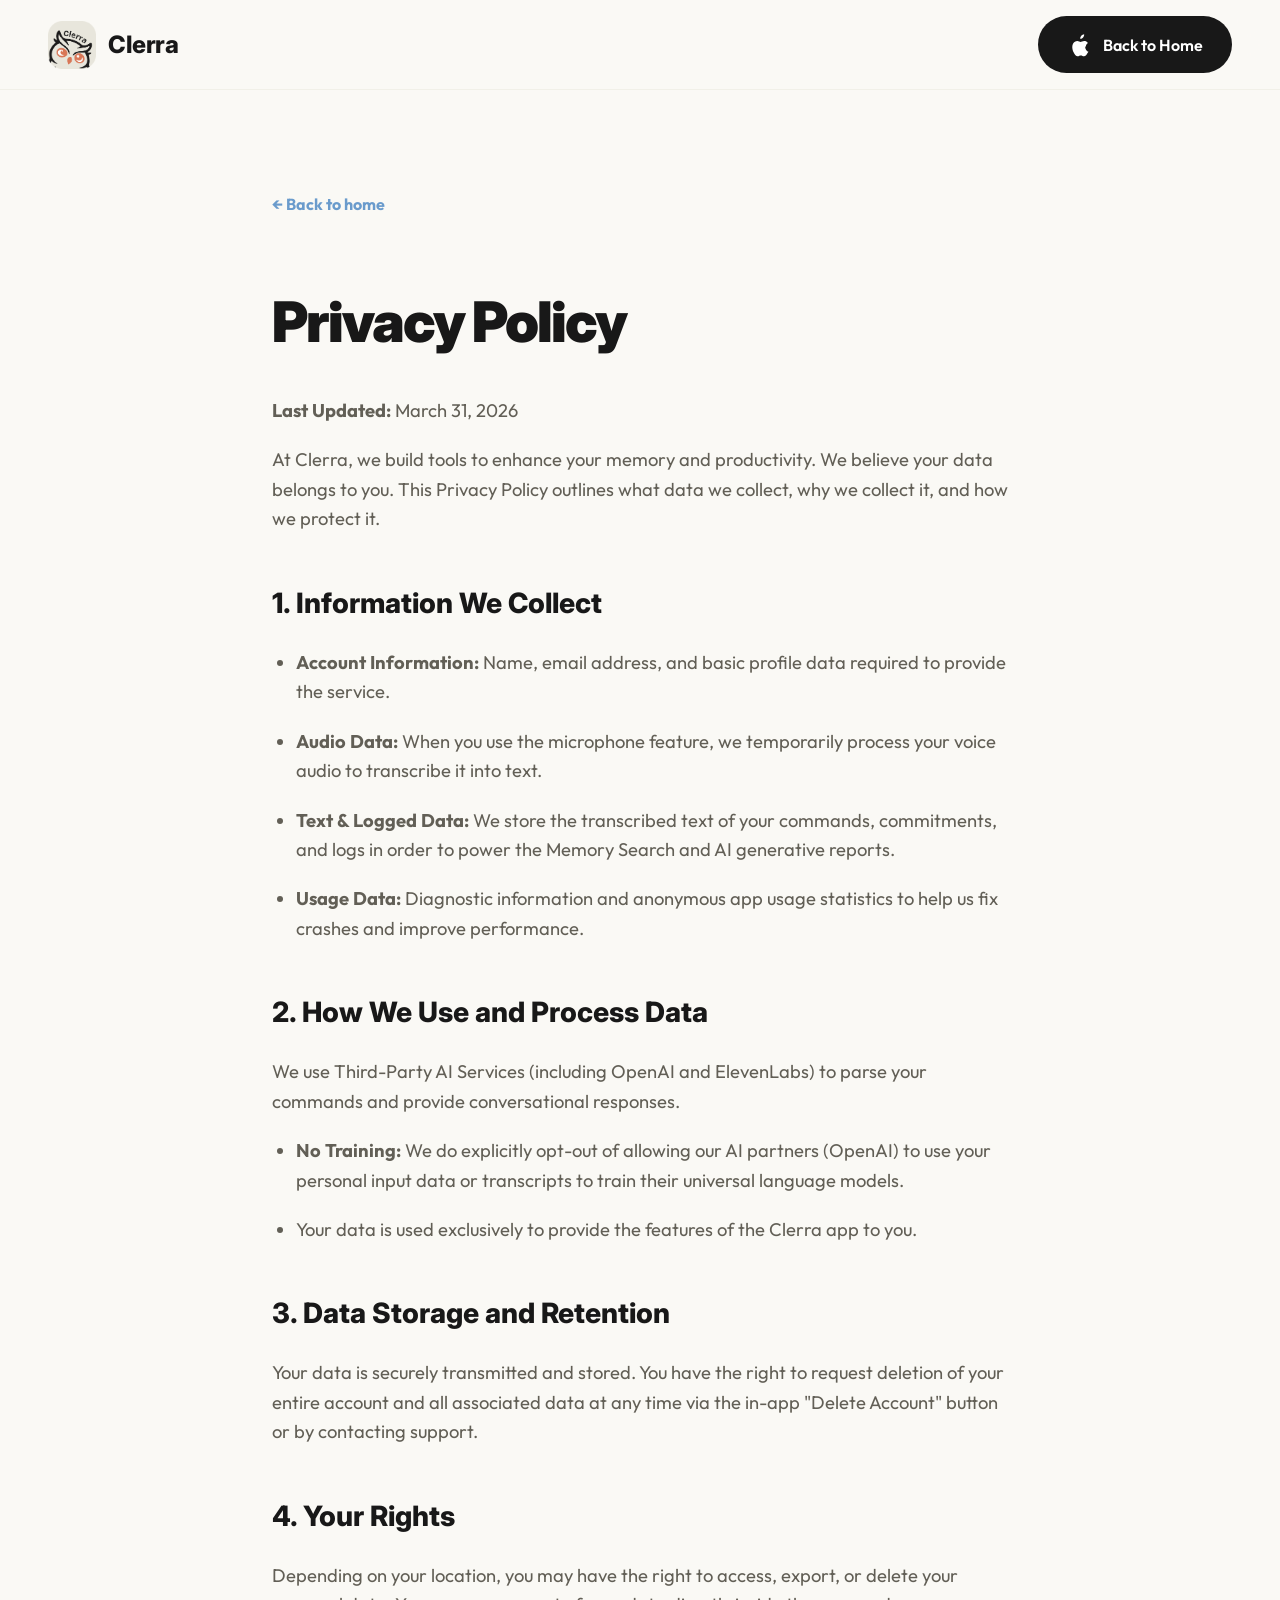
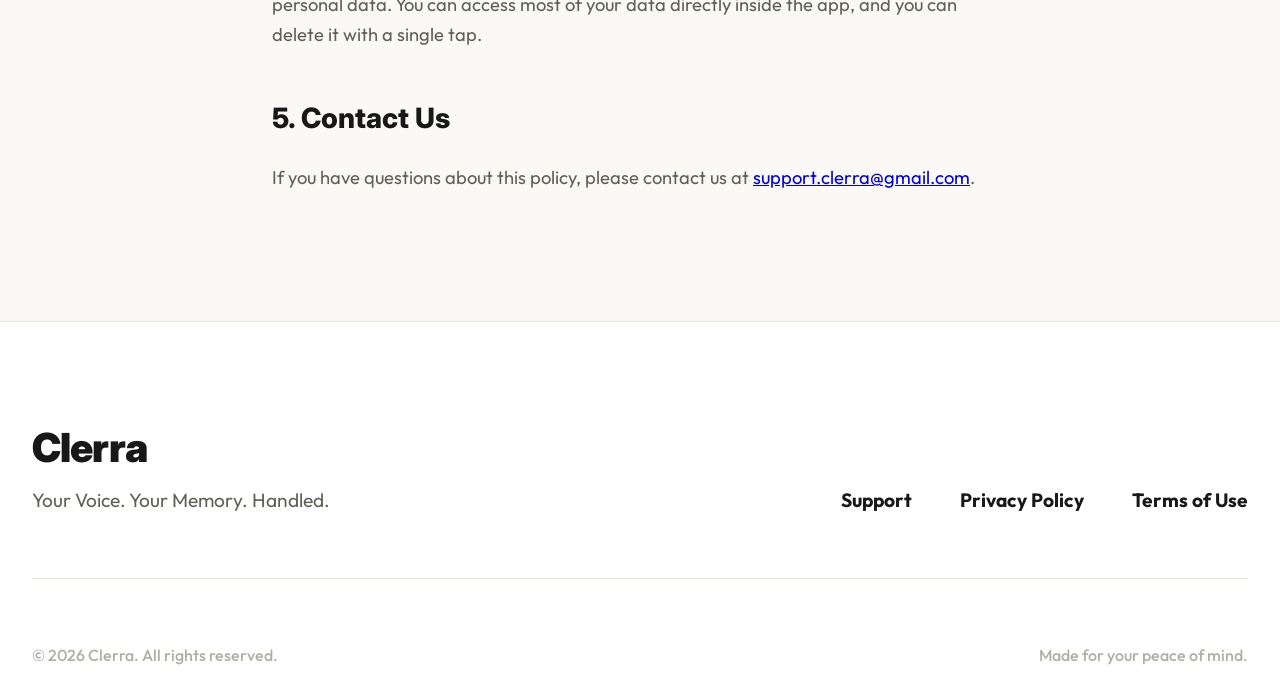
==== privacy.html @ 066b666c "Initialize Clerra Landing Page" ====
<!DOCTYPE html>
<html lang="en">
<head>
  <meta charset="UTF-8">
  <meta name="viewport" content="width=device-width, initial-scale=1.0">
  <title>Privacy Policy | Clerra</title>
  <link rel="stylesheet" href="style.css">
  <style>
    .legal-content {
      max-width: 800px;
      margin: 12rem auto 8rem;
      padding: 0 2rem;
    }
    .legal-content h1 {
      font-size: 3.5rem;
      font-weight: 900;
      margin-bottom: 2rem;
      letter-spacing: -2px;
    }
    .legal-content h2 {
      font-size: 1.75rem;
      font-weight: 800;
      margin: 3rem 0 1.5rem;
    }
    .legal-content p, .legal-content li {
      font-size: 1.15rem;
      color: var(--text-secondary);
      line-height: 1.6;
      margin-bottom: 1.25rem;
    }
    .legal-content ul {
      padding-left: 1.5rem;
      margin-bottom: 2rem;
    }
    .back-nav {
      margin-bottom: 4rem;
    }
    .back-nav a {
      color: var(--accent-blue);
      text-decoration: none;
      font-weight: 700;
      display: flex;
      align-items: center;
      gap: 0.5rem;
    }
  </style>
</head>
<body>

  <!-- Navigation -->
  <nav>
    <a href="index.html" class="logo-container">
      <img src="appshots/mascots/Logo.png" alt="Clerra Logo">
      Clerra
    </a>
    <a href="index.html" class="btn-primary">
      <svg class="btn-icon" viewBox="0 0 18 18" fill="currentColor">
        <path d="M12.12 10.04c.015-1.57 1.28-2.32 1.34-2.36-.73-1.07-1.87-1.22-2.27-1.24-1-.1-1.95.59-2.46.59-.51 0-1.29-.58-2.12-.56-1.09.02-2.1.64-2.66 1.62-1.14 1.98-.29 4.91.81 6.51.54.78 1.18 1.65 2.02 1.62.81-.03 1.11-.53 2.09-.53.97 0 1.24.53 2.1.51.87-.01 1.44-.79 1.97-1.57.62-.9 0 0 .87-1.24-1.1-.47-2.16-1.74-2.14-3.34zm-1.77-5.91c.45-.55.75-1.3.67-2.06-.64.03-1.4.43-1.86.97-.41.48-.77 1.24-.67 1.98.71.05 1.41-.34 1.86-.89z"/>
      </svg>
      Back to Home
    </a>
  </nav>

  <main class="legal-content">
    <div class="back-nav">
      <a href="index.html">← Back to home</a>
    </div>

    <h1>Privacy Policy</h1>
    <p><strong>Last Updated:</strong> March 31, 2026</p>

    <p>At Clerra, we build tools to enhance your memory and productivity. We believe your data belongs to you. This Privacy Policy outlines what data we collect, why we collect it, and how we protect it.</p>

    <h2>1. Information We Collect</h2>
    <ul>
      <li><strong>Account Information:</strong> Name, email address, and basic profile data required to provide the service.</li>
      <li><strong>Audio Data:</strong> When you use the microphone feature, we temporarily process your voice audio to transcribe it into text.</li>
      <li><strong>Text & Logged Data:</strong> We store the transcribed text of your commands, commitments, and logs in order to power the Memory Search and AI generative reports.</li>
      <li><strong>Usage Data:</strong> Diagnostic information and anonymous app usage statistics to help us fix crashes and improve performance.</li>
    </ul>

    <h2>2. How We Use and Process Data</h2>
    <p>We use Third-Party AI Services (including OpenAI and ElevenLabs) to parse your commands and provide conversational responses.</p>
    <ul>
      <li><strong>No Training:</strong> We do explicitly opt-out of allowing our AI partners (OpenAI) to use your personal input data or transcripts to train their universal language models.</li>
      <li>Your data is used exclusively to provide the features of the Clerra app to you.</li>
    </ul>

    <h2>3. Data Storage and Retention</h2>
    <p>Your data is securely transmitted and stored. You have the right to request deletion of your entire account and all associated data at any time via the in-app "Delete Account" button or by contacting support.</p>

    <h2>4. Your Rights</h2>
    <p>Depending on your location, you may have the right to access, export, or delete your personal data. You can access most of your data directly inside the app, and you can delete it with a single tap.</p>

    <h2>5. Contact Us</h2>
    <p>If you have questions about this policy, please contact us at <a href="mailto:support.clerra@gmail.com">support.clerra@gmail.com</a>.</p>
  </main>

  <footer>
    <div class="footer-content">
      <div class="footer-top">
        <div class="footer-brand">
          <h3>Clerra</h3>
          <p>Your Voice. Your Memory. Handled.</p>
        </div>
        <div class="footer-links">
          <a href="support.html">Support</a>
          <a href="privacy.html">Privacy Policy</a>
          <a href="terms.html">Terms of Use</a>
        </div>
      </div>
      <div class="footer-bottom">
        <span>&copy; 2026 Clerra. All rights reserved.</span>
        <span>Made for your peace of mind.</span>
      </div>
    </div>
  </footer>

</body>
</html>
---- style.css ----
@import url('https://fonts.googleapis.com/css2?family=Outfit:wght@300;400;500;600;700;800;900&family=Inter:wght@400;500;600;700;800;900&display=swap');

:root {
  --bg-primary: #faf9f5;
  --surface-card: #ffffff;
  --surface-alt: #F0EFEA;
  --text-primary: #181818;
  --text-secondary: #625F56;
  --text-muted: #B0AEA5;
  --accent-orange: #d97757;
  --accent-blue: #6a9bcc;
  --accent-green: #788c5d;
  --border-color: #E8E6DC;
  
  --shadow-sm: 0 4px 12px rgba(0,0,0,0.03);
  --shadow-md: 0 8px 24px rgba(0,0,0,0.06);
  --shadow-lg: 0 20px 48px rgba(0,0,0,0.12);
}

* {
  margin: 0;
  padding: 0;
  box-sizing: border-box;
}

body {
  font-family: 'Outfit', sans-serif;
  background-color: var(--bg-primary);
  color: var(--text-primary);
  line-height: 1.5;
  overflow-x: hidden;
  -webkit-font-smoothing: antialiased;
}

h1, h2, h3, h4, h5, h6, .logo-container, .marquee-content, .bento-tag, .pill-bubble {
  font-family: 'Inter', sans-serif;
  font-weight: 900;
}

/* Nav */
nav {
  position: fixed;
  top: 0;
  left: 0;
  width: 100%;
  display: flex;
  justify-content: space-between;
  align-items: center;
  padding: 1rem 3rem;
  background-color: rgba(250, 249, 245, 0.8);
  backdrop-filter: blur(20px);
  -webkit-backdrop-filter: blur(20px);
  z-index: 1000;
  border-bottom: 1px solid rgba(232, 230, 220, 0.5);
}

.logo-container {
  display: flex;
  align-items: center;
  gap: 0.75rem;
  font-weight: 800;
  font-size: 1.5rem;
  letter-spacing: -0.5px;
  text-decoration: none;
  font-family: 'Inter', sans-serif; /* Heading font */
  color: var(--text-primary);
}

.logo-container img {
  height: 48px;
  width: auto;
}

.btn-primary {
  background-color: var(--text-primary);
  color: #fff;
  padding: 0.85rem 1.75rem;
  border-radius: 999px;
  text-decoration: none;
  font-weight: 600;
  font-size: 1rem;
  transition: all 0.2s ease;
  border: 1px solid transparent;
  display: inline-flex;
  align-items: center;
  gap: 0.5rem;
}

.btn-primary:hover {
  background-color: transparent;
  color: var(--text-primary);
  border: 1px solid var(--text-primary);
}

.btn-accent {
  background-color: var(--accent-orange);
  color: #fff;
  padding: 1.25rem 2.5rem;
  border-radius: 999px;
  text-decoration: none;
  font-weight: 700;
  font-size: 1.25rem;
  transition: all 0.2s ease;
  display: inline-flex;
  align-items: center;
  gap: 0.5rem;
  box-shadow: 0 4px 14px rgba(217, 119, 87, 0.3);
}

.btn-accent:hover {
  transform: translateY(-2px);
  box-shadow: 0 8px 24px rgba(217, 119, 87, 0.4);
}

.btn-icon {
  width: 2.5rem; /* Drastically increased for maximum impact */
  height: 2.5rem;
  flex-shrink: 0;
}

.btn-primary .btn-icon {
  width: 1.75rem; /* Scaled up for the nav button */
  height: 1.75rem;
}

/* Layout */
.container {
  max-width: 1200px;
  margin: 0 auto;
  padding: 0 2rem;
}

/* Hero Section */
.hero {
  padding: 12rem 0 10rem;
  text-align: center;
  display: flex;
  flex-direction: column;
  align-items: center;
  position: relative;
  overflow: hidden; /* Keep magnets from causing horizontal scroll */
}

.hero-headline {
  font-size: clamp(3.5rem, 8vw, 7.5rem);
  font-weight: 900;
  line-height: 1;
  letter-spacing: -0.05em;
  max-width: 1200px;
  display: flex;
  flex-direction: column;
  align-items: center;
  margin: -12rem auto 0; /* Pull UP over the smaller phone */
  color: var(--text-primary);
  position: relative;
  z-index: 10;
}

.hl-line {
  display: block;
}

.hl-flex {
  display: flex;
  align-items: center;
  justify-content: center;
  gap: 2rem; /* Increased gap for better breathing room */
}

/* Specific line adjustments to match reference hierarchy */
.hl-line:nth-child(1) {
  font-size: 1.1em; /* Make the top line the absolute focus */
}

.hl-line:nth-child(2), .hl-line:nth-child(3) {
  font-size: 0.9em;
}

.pill-bubble {
  background-color: #E27E5F; 
  color: #fff;
  padding: 1.2rem 4.5rem; /* Even larger pill */
  border-radius: 999px;
  display: inline-flex;
  align-items: center;
  line-height: 1;
}

.hero-recorder {
  width: 100px; /* Increased directly as requested */
  height: auto;
  filter: drop-shadow(0 10px 20px rgba(0,0,0,0.05));
}

.mascot-idle {
  width: 100px; /* Adjusted to maintain proportions with smaller recorder */
  height: auto;
  margin-left: 0.5rem;
  filter: drop-shadow(0 10px 20px rgba(0,0,0,0.05));
}


.hero-subtext {
  font-size: clamp(1.1rem, 2vw, 1.4rem); /* Slightly smaller for tighter balance */
  color: var(--text-secondary);
  max-width: 850px; /* Widened to ensure 2 lines */
  margin: 3.5rem auto 0;
  font-weight: 500;
  line-height: 1.6;
  position: relative;
  z-index: 10;
}

.hero-actions {
  display: flex;
  gap: 1.5rem;
  justify-content: center;
  align-items: center;
  margin-top: 4rem; /* Clear space for primary CTA */
  position: relative;
  z-index: 20;
}

.hero-visual {
  width: 100%;
  max-width: 1000px;
  display: flex;
  justify-content: center;
  z-index: 1;
  position: relative;
}

/* Glassmorphism Utility */
.glass-card {
  background: rgba(255, 255, 255, 0.7);
  backdrop-filter: blur(20px);
  -webkit-backdrop-filter: blur(20px);
  border: 1px solid rgba(255, 255, 255, 0.3);
  box-shadow: 0 8px 32px 0 rgba(31, 38, 135, 0.07);
}


.main-phone {
  width: 100%;
  height: auto;
  max-width: 480px; /* Reduced further from 550px */
  object-fit: contain;
  filter: drop-shadow(0 30px 60px rgba(0,0,0,0.12));
}

/* Playful Marquee */
.marquee-container {
  overflow: hidden;
  white-space: nowrap;
  background: var(--surface-card);
  padding: 2rem 0;
  border-top: 1px solid var(--border-color);
  border-bottom: 1px solid var(--border-color);
  display: flex;
  transform: rotate(-1deg) scale(1.02);
  margin: 4rem 0;
  box-shadow: var(--shadow-sm);
}

.marquee-content {
  display: inline-block;
  animation: marquee 30s linear infinite;
  font-size: 2rem;
  font-weight: 900;
  color: var(--text-primary);
}

.marquee-content span {
  margin: 0 2rem;
  color: var(--accent-orange);
}

@keyframes marquee {
  0% { transform: translateX(0); }
  100% { transform: translateX(-50%); }
}

/* Feature Sections (Abode style) */
.section-features {
  padding: 6rem 0;
  text-align: center;
}

.section-features h2 {
  font-size: clamp(2.5rem, 6vw, 5rem);
  font-weight: 900;
  letter-spacing: -2px;
  margin-bottom: 2rem;
  max-width: 900px;
  margin-left: auto;
  margin-right: auto;
  line-height: 1;
}

.bento-grid {
  display: grid;
  grid-template-columns: repeat(4, 1fr);
  gap: 1.5rem;
  padding: 2rem;
  max-width: 1400px;
  margin: 0 auto;
}

.bento-card {
  background: var(--surface-card);
  border-radius: 48px;
  padding: 3rem;
  border: 1px solid var(--border-color);
  display: flex;
  flex-direction: column;
  justify-content: flex-start;
  position: relative;
  overflow: hidden;
  text-align: left;
  min-height: 480px;
  box-shadow: var(--shadow-sm);
  transition: transform 0.3s ease, box-shadow 0.3s ease;
}

.bento-card:hover {
  transform: translateY(-5px);
  box-shadow: var(--shadow-md);
}

/* Span Sizes */
.col-span-1 { grid-column: span 1; }
.col-span-2 { grid-column: span 2; }
.col-span-3 { grid-column: span 3; }
.col-span-4 { grid-column: span 4; }
.row-span-1 { grid-row: span 1; }
.row-span-2 { grid-row: span 2; }

/* Wide cards become rows */
.col-span-3, .col-span-4 {
  flex-direction: row;
  align-items: center;
  gap: 3rem;
}

.bento-card h3 {
  font-size: 2.5rem;
  font-weight: 800;
  margin-bottom: 1rem;
  line-height: 1.1;
  letter-spacing: -0.04em;
}

.bento-card p {
  color: var(--text-secondary);
  font-size: 1.15rem;
  font-weight: 500;
  margin-bottom: 2rem;
  line-height: 1.5;
}

.bento-content {
  z-index: 2;
  flex: 1;
}

.bento-visual {
  flex: 1;
  position: relative;
  height: 100%;
  width: 100%;
  display: flex;
  justify-content: center;
  align-items: center;
}

.bento-visual img {
  max-width: 105%;
  max-height: 105%;
  object-fit: contain;
  transition: transform 0.4s cubic-bezier(0.1, 0.9, 0.2, 1);
}

.bento-card:hover .bento-visual img {
  transform: scale(1.02);
}

.bento-tag {
  background: var(--surface-alt);
  padding: 0.6rem 1.2rem;
  border-radius: 999px;
  font-size: 0.9rem;
  font-weight: 800;
  display: inline-flex;
  margin-bottom: 1.5rem;
  color: var(--text-secondary);
  text-transform: uppercase;
  letter-spacing: 1px;
}

/* Specific Card Tweaks */
.card-reminder .bento-content {
  margin-bottom: auto;
}

.card-reminder .bento-visual {
  align-items: center;
  margin-top: 1rem;
}

.card-reminder .bento-visual img {
  margin-bottom: 0px;
  object-position: center;
  width: 105%;
}

.card-timeline {
  min-height: 520px;
}

/* Contrast Section (The Old Way vs Clerra) */
.contrast-section {
  background-color: var(--text-primary);
  color: var(--bg-primary);
  padding: 8rem 2rem;
  border-radius: 64px;
  margin: 4rem 2rem;
  text-align: center;
}
.contrast-section h2 {
  font-size: clamp(2.5rem, 5vw, 4.5rem);
  font-weight: 900;
  letter-spacing: -2px;
  margin-bottom: 4rem;
  color: #fff;
}

.contrast-container {
  display: flex;
  max-width: 1100px;
  margin: 0 auto;
  gap: 2rem;
}

.contrast-side {
  flex: 1;
  padding: 4rem;
  border-radius: 40px;
  text-align: left;
}

.old-way {
  background-color: rgba(255,255,255,0.08);
}

.new-way {
  background-color: var(--accent-orange);
  color: #fff;
  transform: scale(1.05);
  box-shadow: var(--shadow-lg);
  border: 1px solid rgba(255,255,255,0.2);
}

.contrast-side h3 {
  font-size: 2.5rem;
  margin-bottom: 2.5rem;
  font-weight: 800;
  letter-spacing: -1px;
}

.contrast-list {
  list-style: none;
}

.contrast-list li {
  margin-bottom: 1.5rem;
  font-size: 1.35rem;
  display: flex;
  align-items: flex-start;
  gap: 1.25rem;
  font-weight: 500;
  line-height: 1.4;
}

.contrast-list li::before {
  content: '✕';
  display: inline-flex;
  justify-content: center;
  align-items: center;
  width: 32px;
  height: 32px;
  background: rgba(255,255,255,0.2);
  border-radius: 50%;
  font-size: 1rem;
  flex-shrink: 0;
}

.new-way .contrast-list li::before {
  content: '✓';
  background: rgba(255,255,255,0.3);
}

.mascot-row {
  display: flex;
  justify-content: center;
  gap: 2rem;
  margin: 6rem 0;
  flex-wrap: wrap;
}

.mascot-row img {
  height: 120px;
  width: auto;
  animation: float 4s ease-in-out infinite;
}
.mascot-row img:nth-child(even) { animation-delay: 1s; }
.mascot-row img:nth-child(3n) { animation-delay: 2s; }

/* Call to Action Final */
.cta-section {
  padding: 10rem 2rem;
  text-align: center;
}
.cta-section h2 {
  font-size: clamp(3rem, 7vw, 6rem);
  font-weight: 900;
  letter-spacing: -2px;
  margin-bottom: 2rem;
}

/* Footer & Legal */
footer {
  padding: 6rem 2rem 2rem;
  text-align: center;
  background: var(--surface-card);
  border-top: 1px solid var(--border-color);
}

.footer-content {
  max-width: 1400px;
  margin: 0 auto;
  display: flex;
  flex-direction: column;
  gap: 4rem;
}

.footer-top {
  display: flex;
  justify-content: space-between;
  align-items: flex-end;
  padding-bottom: 4rem;
  border-bottom: 1px solid var(--border-color);
}

.footer-brand h3 {
  font-size: 2.5rem;
  font-weight: 900;
  letter-spacing: -1px;
  margin-bottom: 0.5rem;
  text-align: left;
}

.footer-brand p {
  color: var(--text-secondary);
  font-size: 1.2rem;
  text-align: left;
}

.footer-links {
  display: flex;
  gap: 3rem;
  flex-wrap: wrap;
}

.footer-links a {
  color: var(--text-primary);
  text-decoration: none;
  font-weight: 700;
  font-size: 1.2rem;
  transition: color 0.2s;
}

.footer-links a:hover {
  color: var(--accent-orange);
}

.footer-bottom {
  display: flex;
  justify-content: space-between;
  color: var(--text-muted);
  font-size: 1rem;
  font-weight: 500;
}


/* Media Queries */
@media (max-width: 1024px) {
  .col-span-1, .col-span-2, .col-span-3, .col-span-4 {
    grid-column: span 4;
  }
  .col-span-3, .col-span-4 {
    flex-direction: column;
  }
  .contrast-container {
    flex-direction: column;
  }
  .new-way {
    transform: scale(1);
  }
  .hero-visual {
    height: auto;
    margin-bottom: 0;
  }
  .main-phone {
    max-width: 550px;
  }
  .hero-headline {
    margin-top: -8rem;
    font-size: 5rem;
  }
}

@media (max-width: 768px) {
  .hero {
    padding: 8rem 1.5rem 1.5rem; /* Drastic reduction */
  }
  .hero-headline { 
    font-size: 3.5rem; 
    margin-top: -3.5rem;
  }
  .hl-row {
    gap: 0.5rem;
  }
  .pill-bubble {
    padding: 0.1rem 1.5rem;
  }
  .hero-recorder, .mascot-idle {
    width: 80px;
  }
  .btn-accent .btn-icon {
    width: 1.5rem;
    height: 1.5rem;
  }
  .hero-subtext {
    font-size: 1.25rem;
    line-height: 1.5;
    max-width: 100%;
  }
  .marquee-container {
    margin: 2rem 0;
    padding: 1rem 0;
    transform: rotate(0) scale(1); /* Straightened for cleaner line */
  }
  .marquee-content {
    font-size: 1.15rem; /* Much smaller mobile marquee */
  }
  .floating-element { display: none; }
  nav { padding: 1.5rem; }
  .footer-top {
    flex-direction: column;
    align-items: flex-start;
    gap: 2rem;
  }
  .section-features {
    padding: 2.5rem 0; /* Tighten spacer between marquee and next section */
  }
  .bento-grid { padding: 1rem; gap: 1.5rem; }
  .contrast-section { 
    border-radius: 32px; 
    padding: 3rem 1.5rem;
    margin: 4rem 0; 
  }
  .contrast-side { padding: 2.5rem; border-radius: 24px; }
  .footer-brand h3, .footer-brand p { text-align: center; width: 100%; }
  .footer-links { justify-content: center; width: 100%; }
}

@media (max-width: 480px) {
  .hero-headline {
    font-size: 2.5rem;
    margin-top: -1.5rem;
  }
  .hero-recorder, .mascot-idle {
    width: 60px; /* Scaled down for phones */
  }
  .pill-bubble {
    font-size: 0.8em;
    padding: 0.1rem 1rem;
  }
  .hero-actions {
    flex-direction: column;
    width: 100%;
  }
  .btn-accent, .btn-primary {
    width: 100%;
    justify-content: center;
    font-size: 1.1rem;
    padding: 1rem 1.5rem;
  }
  nav .btn-primary, nav .btn-accent {
    width: auto; /* Prevent 100% width in nav */
    padding: 0.6rem 1.25rem;
    font-size: 0.9rem;
  }
  .btn-accent .btn-icon {
    width: 1.1rem; /* Scaled down for mobile buttons */
    height: 1.1rem;
  }
  nav .btn-icon {
    width: 1rem; /* Even smaller for nav button icon */
    height: 1rem;
  }
  nav {
    padding: 0.75rem 1rem;
  }
  .hero-subtext {
    font-size: 1.1rem;
  }
  .marquee-container {
    margin: 1.25rem 0;
    padding: 0.6rem 0;
  }
  .marquee-content {
    font-size: 1.1rem; /* Optimized for narrow screens */
  }
  .section-features h2 {
    font-size: 2rem;
    margin-bottom: 1.5rem;
  }
  .bento-visual img {
    max-height: 280px;
    object-fit: contain;
  }
  .mascot-row {
    flex-wrap: nowrap; /* Force straight line as requested */
    gap: 0.75rem;
    margin: 1.5rem 0; /* Optimized tight spacing */
    padding: 0 1rem;
  }
  .mascot-row img {
    height: 50px; /* Small on mobile */
  }
  .cta-section {
    padding: 4rem 1.5rem;
  }
  .footer-bottom {
    flex-direction: column;
    gap: 1rem;
    text-align: center;
  }
  .logo-container {
    font-size: 1.2rem; /* Reduced to fit beside button */
  }
  .logo-container img {
    height: 30px; /* Scaled down logo image */
  }
  footer {
    padding: 3rem 1.5rem 1.5rem;
  }
}
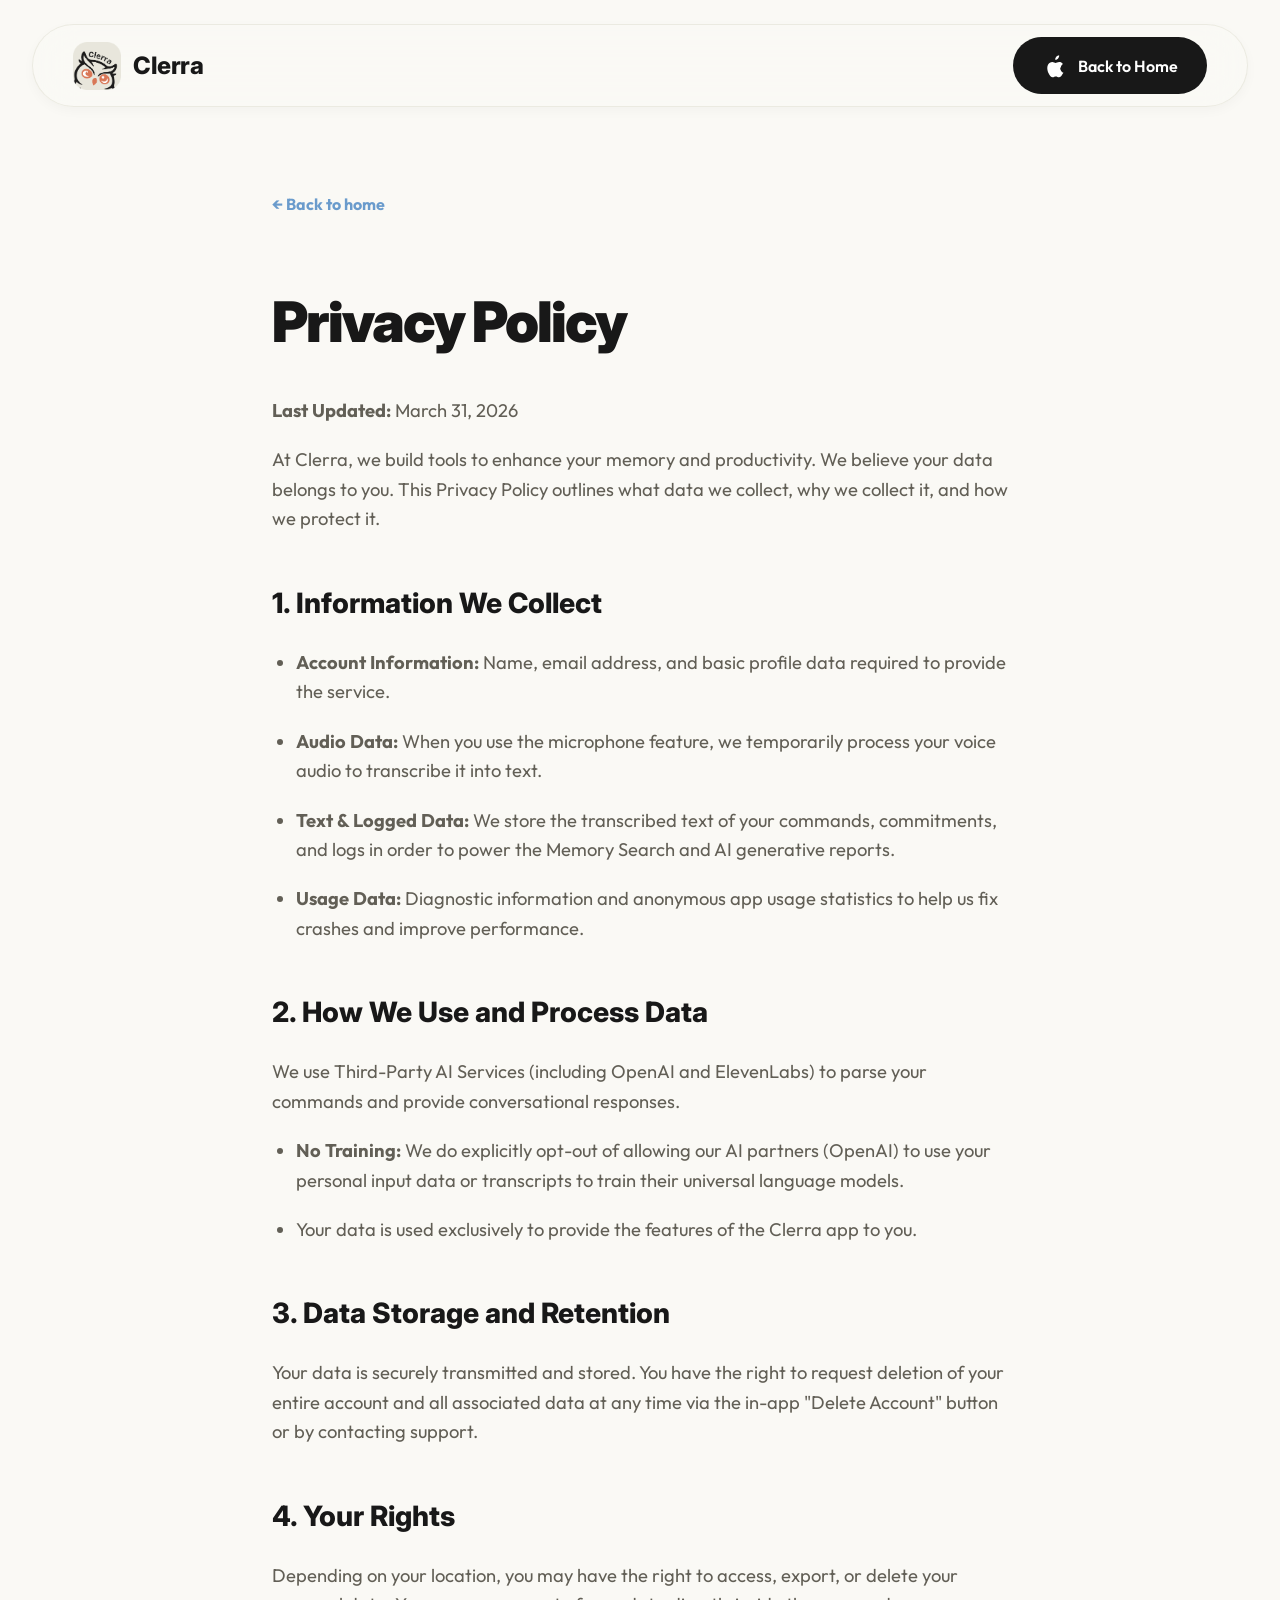
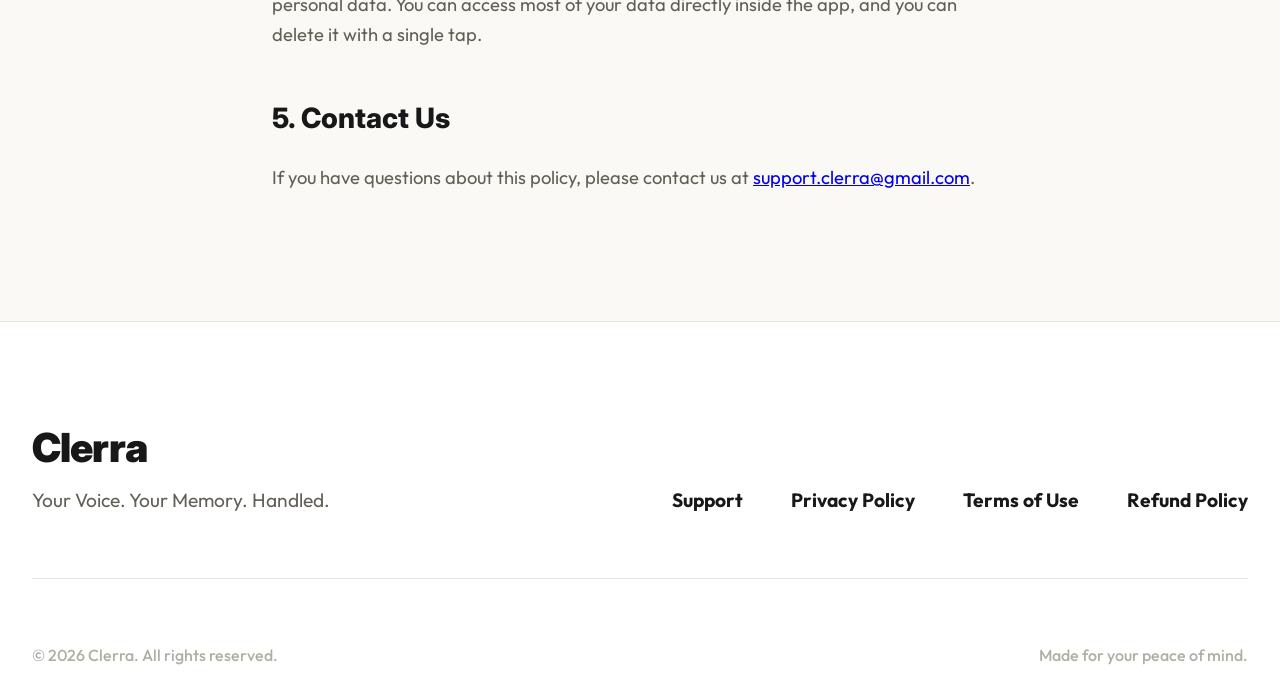
==== commit 6f00db0b: "Add Refund Policy page and update nav footers" ====
--- a/privacy.html
+++ b/privacy.html
@@ -107,6 +107,7 @@
           <a href="support.html">Support</a>
           <a href="privacy.html">Privacy Policy</a>
           <a href="terms.html">Terms of Use</a>
+          <a href="refund.html">Refund Policy</a>
         </div>
       </div>
       <div class="footer-bottom">
--- a/style.css
+++ b/style.css
@@ -40,18 +40,20 @@
 /* Nav */
 nav {
   position: fixed;
-  top: 0;
-  left: 0;
-  width: 100%;
+  top: 1.5rem;
+  left: 2rem;
+  width: calc(100% - 4rem);
   display: flex;
   justify-content: space-between;
   align-items: center;
-  padding: 1rem 3rem;
-  background-color: rgba(250, 249, 245, 0.8);
+  padding: 0.75rem 2.5rem;
+  background-color: rgba(250, 249, 245, 0.7);
   backdrop-filter: blur(20px);
   -webkit-backdrop-filter: blur(20px);
   z-index: 1000;
-  border-bottom: 1px solid rgba(232, 230, 220, 0.5);
+  border: 1px solid rgba(232, 230, 220, 0.8);
+  border-radius: 999px;
+  box-shadow: var(--shadow-sm);
 }
 
 .logo-container {
@@ -132,7 +134,7 @@
 
 /* Hero Section */
 .hero {
-  padding: 12rem 0 10rem;
+  padding: 12rem 0 4rem; /* Drastically reduced bottom spacing for tighter desktop flow */
   text-align: center;
   display: flex;
   flex-direction: column;
@@ -253,12 +255,12 @@
   overflow: hidden;
   white-space: nowrap;
   background: var(--surface-card);
-  padding: 2rem 0;
+  padding: 1.5rem 0; /* Reduced from 2rem */
   border-top: 1px solid var(--border-color);
   border-bottom: 1px solid var(--border-color);
   display: flex;
   transform: rotate(-1deg) scale(1.02);
-  margin: 4rem 0;
+  margin: 2rem 0; /* Reduced from 4rem */
   box-shadow: var(--shadow-sm);
 }
 
@@ -282,7 +284,7 @@
 
 /* Feature Sections (Abode style) */
 .section-features {
-  padding: 6rem 0;
+  padding: 3rem 0 6rem; /* Reduced top padding to sit closer to marquee */
   text-align: center;
 }
 
@@ -517,7 +519,7 @@
 
 /* Call to Action Final */
 .cta-section {
-  padding: 10rem 2rem;
+  padding: 6rem 2rem;
   text-align: center;
 }
 .cta-section h2 {
@@ -654,7 +656,12 @@
     font-size: 1.15rem; /* Much smaller mobile marquee */
   }
   .floating-element { display: none; }
-  nav { padding: 1.5rem; }
+  nav { 
+    top: 1rem;
+    left: 1rem;
+    width: calc(100% - 2rem);
+    padding: 0.75rem 1.5rem; 
+  }
   .footer-top {
     flex-direction: column;
     align-items: flex-start;
@@ -710,7 +717,10 @@
     height: 1rem;
   }
   nav {
-    padding: 0.75rem 1rem;
+    top: 0.75rem;
+    left: 0.75rem;
+    width: calc(100% - 1.5rem);
+    padding: 0.6rem 1rem;
   }
   .hero-subtext {
     font-size: 1.1rem;
